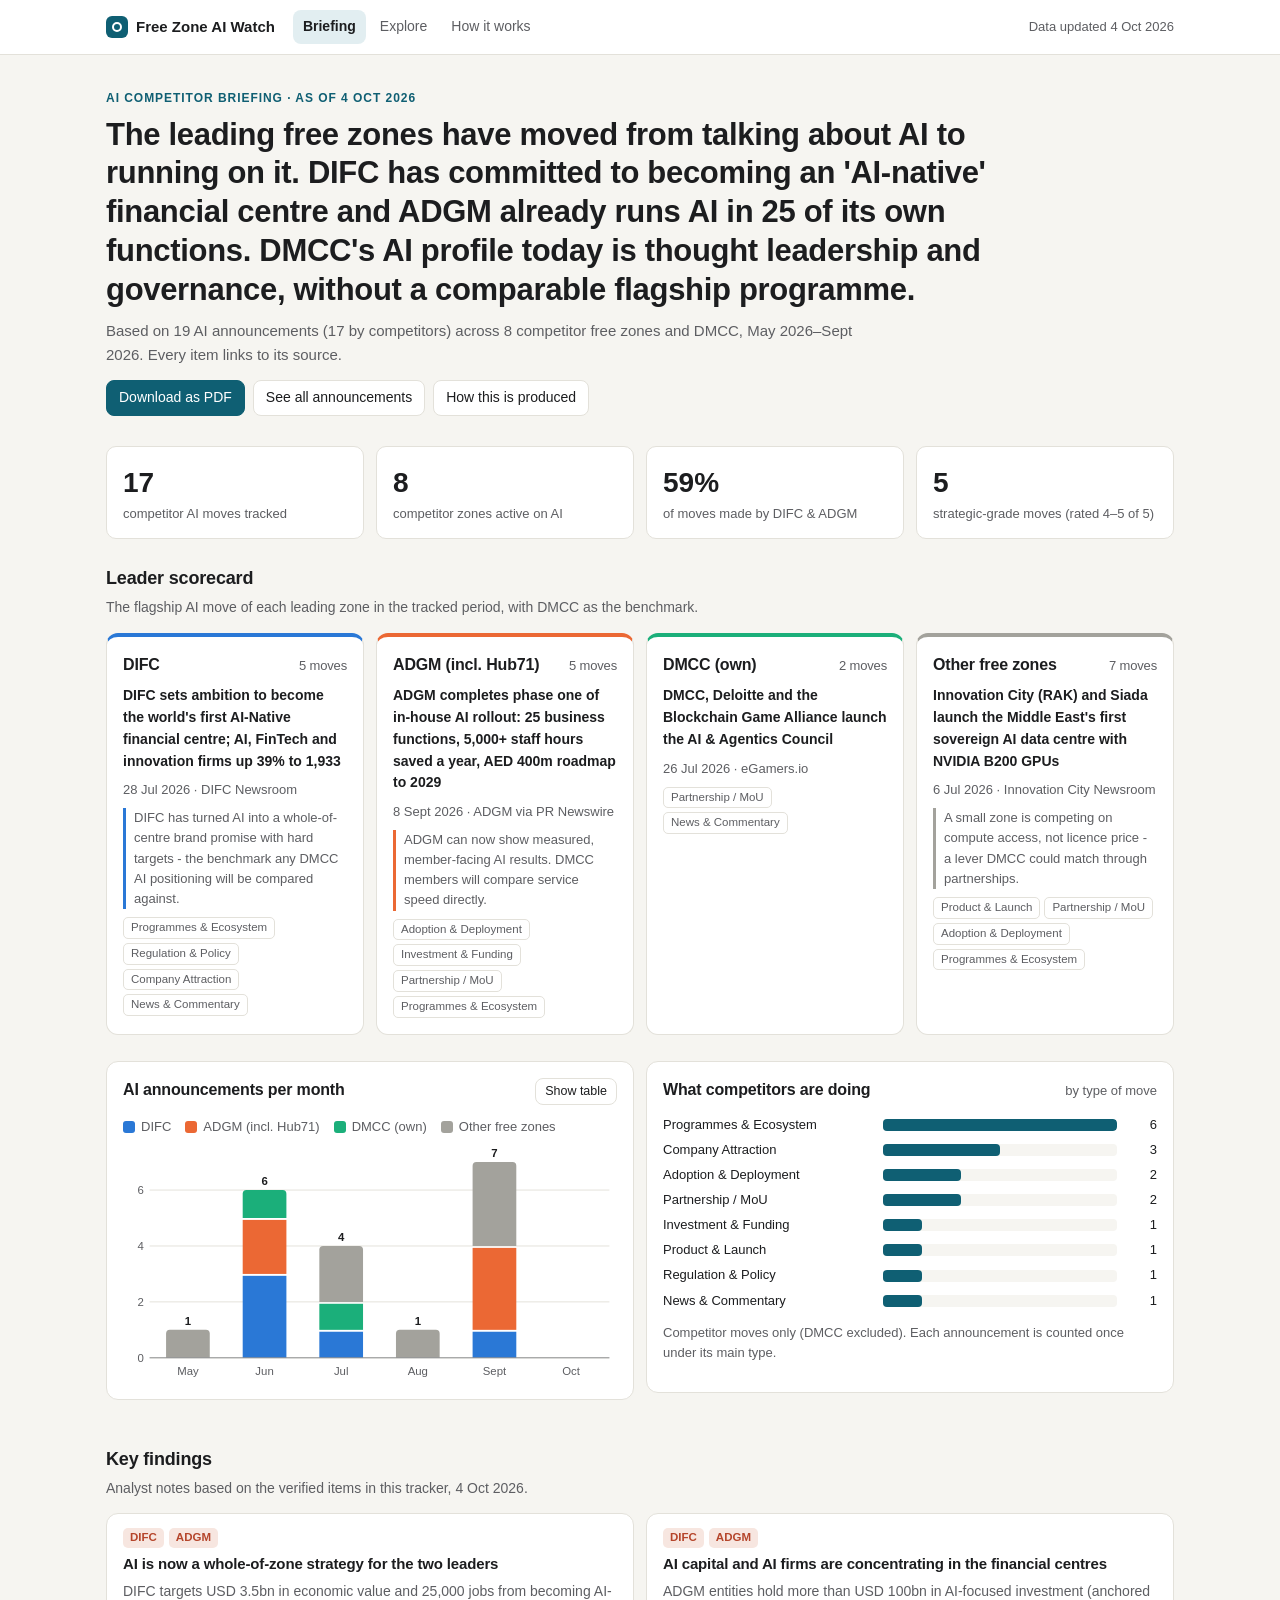
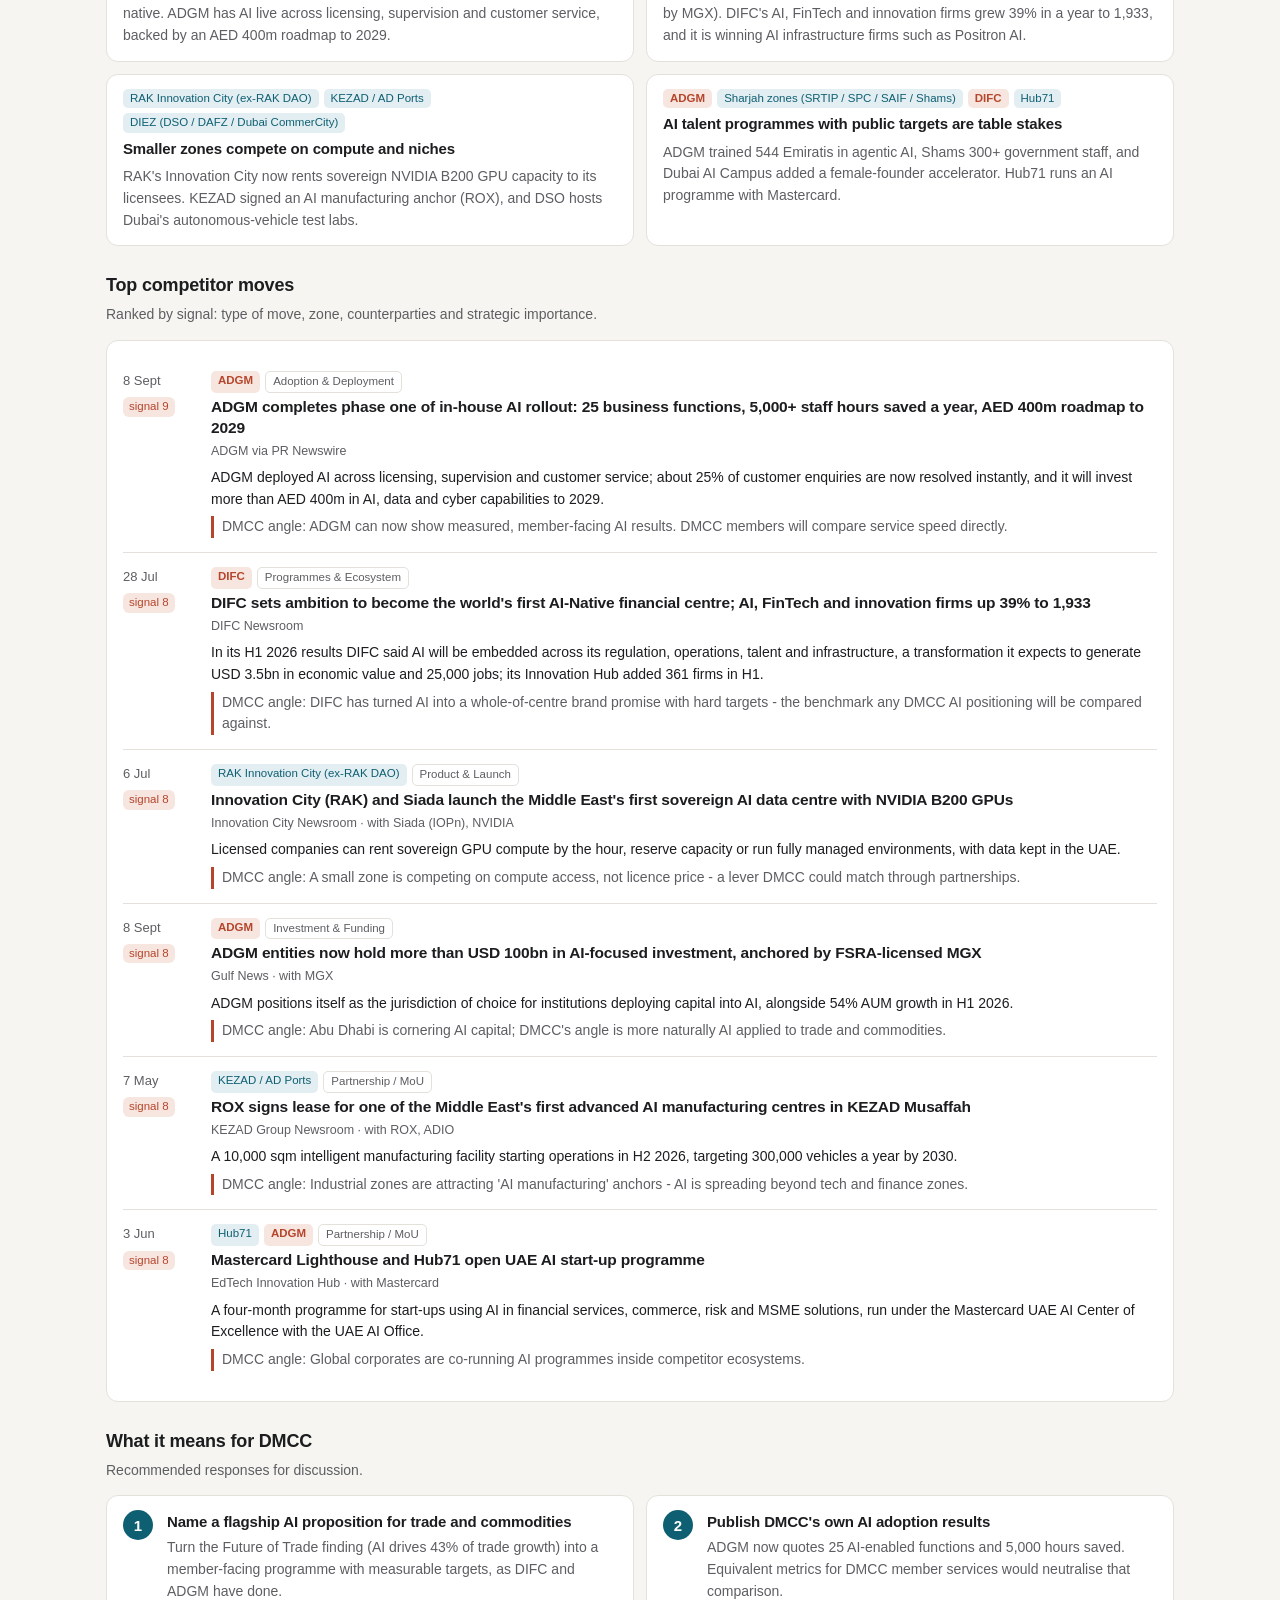
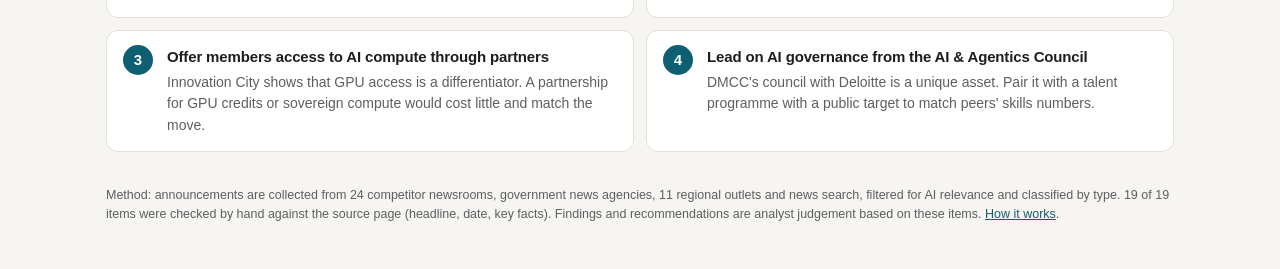
==== docs/index.html @ f90cb2ef "Leadership-ready release: executive briefing, CTO 'how it works' page, verified data, static Pages h" ====
<!doctype html>
<html lang="en">
<head>
<meta charset="utf-8">
<meta name="viewport" content="width=device-width, initial-scale=1">
<title>AI Competitor Briefing</title>
<meta name="description" content="Executive briefing on AI contracts, adoption and launches by UAE free zones, prepared for DMCC leadership.">
<link rel="alternate" type="application/rss+xml" title="Free Zone AI Watch" href="feed.xml">
<link rel="stylesheet" href="styles.css">
</head>
<body>
<header class="nav">
  <div class="wrap">
    <a class="brand" href="./"><span class="mark" aria-hidden="true"></span>Free Zone AI Watch</a>
    <nav aria-label="Pages"><a href="./" aria-current="page">Briefing</a><a href="explore.html">Explore</a><a href="how-it-works.html">How it works</a></nav>
    <span class="meta" id="updated">Loading...</span>
  </div>
</header>

<main class="wrap">
  <section class="hero">
    <div class="eyebrow" id="eyebrow">AI competitor briefing</div>
    <h1 id="headline">Loading briefing...</h1>
    <p class="lede" id="lede"></p>
    <div class="actions">
      <button class="btn primary" onclick="window.print()">Download as PDF</button>
      <a class="btn" href="explore.html">See all announcements</a>
      <a class="btn" href="how-it-works.html">How this is produced</a>
    </div>
  </section>

  <div class="kpis" id="kpis" aria-label="Headline numbers"></div>

  <section class="section" aria-labelledby="sc-h">
    <h2 id="sc-h">Leader scorecard</h2>
    <p class="sub">The flagship AI move of each leading zone in the tracked period, with DMCC as the benchmark.</p>
    <div class="grid g4" id="scorecard"></div>
  </section>

  <section class="section grid g2" style="align-items:start">
    <div class="panel" aria-labelledby="ch-h">
      <div class="panel-head"><h2 id="ch-h">AI announcements per month</h2>
        <button class="btn no-print" id="tblbtn" aria-expanded="false" style="font-size:12.5px;padding:3px 9px">Show table</button></div>
      <div class="legend" id="legend"></div>
      <div class="chart-wrap" id="chartwrap"><svg class="chart" id="chart" role="img" aria-labelledby="ch-h"></svg><div class="tip" id="tip"></div></div>
      <div id="charttable" hidden></div>
    </div>
    <div class="panel" aria-labelledby="mix-h">
      <div class="panel-head"><h2 id="mix-h">What competitors are doing</h2><span class="hint">by type of move</span></div>
      <div id="mix"></div>
    </div>
  </section>

  <section class="section" aria-labelledby="f-h">
    <h2 id="f-h">Key findings</h2>
    <p class="sub" id="f-sub"></p>
    <div class="grid g2" id="findings"></div>
  </section>

  <section class="section" aria-labelledby="m-h">
    <h2 id="m-h">Top competitor moves</h2>
    <p class="sub">Ranked by signal: type of move, zone, counterparties and strategic importance.</p>
    <div class="panel"><ol class="list" id="moves"></ol></div>
  </section>

  <section class="section" aria-labelledby="r-h">
    <h2 id="r-h">What it means for DMCC</h2>
    <p class="sub">Recommended responses for discussion.</p>
    <div class="grid g2" id="recs"></div>
  </section>

  <p class="foot" id="method"></p>
</main>
<script src="brief.js"></script>
</body>
</html>
---- docs/styles.css ----
:root {
  --bg: #f6f5f1; --surface: #ffffff; --surface-2: #fbfaf7; --ink: #1c1d1f; --muted: #5d5e62; --faint: #8a8b8f; --line: #e3e1da;
  --accent: #0f5f73; --accent-soft: #e2eef1; --leader: #b5452b; --leader-soft: #f7e6e0;
  --s-difc: #2a78d6; --s-adgm: #eb6834; --s-dmcc: #1baf7a; --s-other: #a3a29c;
  --bar: #9fc3cc; --bar-leader: #d98a73; --self: #6b6b6b;
  --ok: #2e8b57; --warn: #b7860b; --bad: #b5452b;
  color-scheme: light;
}
@media (prefers-color-scheme: dark) {
  :root:not([data-theme="light"]) {
    --bg: #141517; --surface: #1d1f22; --surface-2: #232529; --ink: #ecebe7; --muted: #a9aaad; --faint: #7d7e82; --line: #2f3236;
    --accent: #6cc2d6; --accent-soft: #1d3339; --leader: #f0937a; --leader-soft: #3a2621;
    --s-difc: #3987e5; --s-adgm: #d95926; --s-dmcc: #199e70; --s-other: #6f6e69;
    --bar: #3e7482; --bar-leader: #a5573f; --self: #8b8b8b;
    --ok: #4cb37a; --warn: #d9a93a; --bad: #f0937a;
    color-scheme: dark;
  }
}
:root[data-theme="dark"] {
  --bg: #141517; --surface: #1d1f22; --surface-2: #232529; --ink: #ecebe7; --muted: #a9aaad; --faint: #7d7e82; --line: #2f3236;
  --accent: #6cc2d6; --accent-soft: #1d3339; --leader: #f0937a; --leader-soft: #3a2621;
  --s-difc: #3987e5; --s-adgm: #d95926; --s-dmcc: #199e70; --s-other: #6f6e69;
  --bar: #3e7482; --bar-leader: #a5573f; --self: #8b8b8b;
  --ok: #4cb37a; --warn: #d9a93a; --bad: #f0937a;
  color-scheme: dark;
}

* { box-sizing: border-box; }
body { margin: 0; background: var(--bg); color: var(--ink); font: 15px/1.55 -apple-system, BlinkMacSystemFont, "Segoe UI", Inter, Roboto, sans-serif; }
a { color: var(--accent); }
.wrap { max-width: 1100px; margin: 0 auto; padding: 0 16px; }
main, .alert, code { overflow-wrap: anywhere; }
h1, h2, h3 { letter-spacing: -0.01em; }

/* ---------- top navigation */
.nav { background: var(--surface); border-bottom: 1px solid var(--line); position: sticky; top: 0; z-index: 5; }
.nav .wrap { display: flex; align-items: center; gap: 18px; min-height: 54px; flex-wrap: wrap; }
.brand { font-weight: 700; color: var(--ink); text-decoration: none; display: flex; align-items: center; gap: 8px; }
.brand .mark { width: 22px; height: 22px; border-radius: 6px; background: var(--accent); display: inline-block; position: relative; }
.brand .mark::after { content: ""; position: absolute; inset: 6px; border-radius: 50%; border: 2px solid var(--surface); }
.nav nav { display: flex; gap: 4px; flex-wrap: wrap; }
.nav nav a { text-decoration: none; color: var(--muted); padding: 6px 10px; border-radius: 8px; font-size: 14px; }
.nav nav a[aria-current="page"] { color: var(--ink); background: var(--accent-soft); font-weight: 600; }
.nav .meta { margin-left: auto; color: var(--muted); font-size: 13px; }

/* ---------- briefing hero */
.hero { padding: 34px 0 10px; }
.eyebrow { text-transform: uppercase; letter-spacing: .08em; font-size: 12px; color: var(--accent); font-weight: 700; }
.hero h1 { font-size: clamp(22px, 3.2vw, 31px); line-height: 1.25; margin: 8px 0 10px; max-width: 30em; font-weight: 650; }
.hero p.lede { color: var(--muted); margin: 0; max-width: 52em; }
.actions { display: flex; gap: 8px; margin-top: 14px; flex-wrap: wrap; }
.btn { font: inherit; font-size: 14px; border: 1px solid var(--line); background: var(--surface); color: var(--ink); border-radius: 8px; padding: 6px 12px; cursor: pointer; text-decoration: none; }
.btn.primary { background: var(--accent); border-color: var(--accent); color: var(--surface); }

/* ---------- shared cards and sections */
.section { margin: 26px 0; }
.section > h2 { font-size: 18px; margin: 0 0 4px; }
.section > .sub { color: var(--muted); margin: 0 0 14px; font-size: 14px; }
.panel { background: var(--surface); border: 1px solid var(--line); border-radius: 12px; padding: 16px; margin-bottom: 20px; }
.panel-head { display: flex; flex-wrap: wrap; gap: 8px; justify-content: space-between; align-items: baseline; margin-bottom: 12px; }
.panel-head h2, .panel h2 { margin: 0; font-size: 16px; }
.hint { color: var(--muted); font-size: 13px; }
.grid { display: grid; gap: 12px; }
.g2 { grid-template-columns: repeat(2, 1fr); } .g3 { grid-template-columns: repeat(3, 1fr); } .g4 { grid-template-columns: repeat(4, 1fr); }
@media (max-width: 860px) { .g3, .g4 { grid-template-columns: repeat(2, 1fr); } }
@media (max-width: 560px) { .g2, .g3, .g4 { grid-template-columns: 1fr; } }

.kpis { display: grid; grid-template-columns: repeat(4, 1fr); gap: 12px; margin: 20px 0; }
.kpi { background: var(--surface); border: 1px solid var(--line); border-radius: 10px; padding: 14px 16px; }
.kpi .v { font-size: 28px; font-weight: 650; font-variant-numeric: tabular-nums; }
.kpi .l { color: var(--muted); font-size: 13px; }
@media (max-width: 720px) { .kpis { grid-template-columns: repeat(2, 1fr); } }

/* ---------- leader scorecard */
.score { background: var(--surface); border: 1px solid var(--line); border-radius: 12px; padding: 16px; border-top: 4px solid var(--zc, var(--line)); display: flex; flex-direction: column; gap: 8px; }
.score h3 { margin: 0; font-size: 16px; display: flex; justify-content: space-between; gap: 8px; align-items: baseline; }
.score .count { font-size: 13px; color: var(--muted); font-weight: 500; white-space: nowrap; }
.score .flag { font-size: 14px; }
.score .flag a { color: var(--ink); text-decoration: none; font-weight: 600; }
.score .flag a:hover { color: var(--accent); text-decoration: underline; }
.score .angle { font-size: 13px; color: var(--muted); border-left: 3px solid var(--zc); padding-left: 8px; }
.score .cats { display: flex; flex-wrap: wrap; gap: 4px; }

/* ---------- chart */
.chart-wrap { position: relative; }
.chart { width: 100%; height: auto; display: block; }
.chart text { fill: var(--muted); font-size: 12px; font-family: inherit; }
.chart .grid-line { stroke: var(--line); stroke-width: 1; }
.chart .axis { stroke: var(--faint); stroke-width: 1; }
.chart .total { fill: var(--ink); font-weight: 600; }
.legend { display: flex; flex-wrap: wrap; gap: 14px; font-size: 13px; color: var(--muted); margin: 4px 0 8px; }
.legend span { display: inline-flex; align-items: center; gap: 6px; }
.legend i { width: 12px; height: 12px; border-radius: 3px; display: inline-block; }
.tip { position: absolute; pointer-events: none; background: var(--surface); border: 1px solid var(--line); border-radius: 8px; padding: 8px 10px; font-size: 13px; box-shadow: 0 6px 20px rgba(0,0,0,.12); min-width: 140px; display: none; z-index: 3; }
.tip b { display: block; margin-bottom: 4px; }
.tip .row { display: flex; justify-content: space-between; gap: 12px; }
.tip .row i { width: 10px; height: 10px; border-radius: 2px; display: inline-block; margin-right: 6px; }
table.data { width: 100%; border-collapse: collapse; font-size: 13px; }
table.data th, table.data td { text-align: left; padding: 6px 8px; border-bottom: 1px solid var(--line); }
table.data th { color: var(--muted); font-weight: 600; }
table.data td.n, table.data th.n { text-align: right; font-variant-numeric: tabular-nums; }
.hbar { display: grid; grid-template-columns: minmax(120px, 210px) 1fr 30px; gap: 10px; align-items: center; font-size: 13px; margin: 5px 0; }
.hbar .track { height: 12px; background: var(--bg); border-radius: 4px; overflow: hidden; display: block; }
.hbar .fill { display: block; height: 100%; background: var(--accent); border-radius: 0 4px 4px 0; }
.hbar .n { text-align: right; font-variant-numeric: tabular-nums; }

/* ---------- findings, moves, recommendations */
.finding { background: var(--surface); border: 1px solid var(--line); border-radius: 12px; padding: 14px 16px; }
.finding h3 { margin: 0 0 6px; font-size: 15px; }
.finding p { margin: 0; color: var(--muted); font-size: 14px; }
.rec { display: grid; grid-template-columns: 34px 1fr; gap: 10px; background: var(--surface); border: 1px solid var(--line); border-radius: 12px; padding: 14px 16px; }
.rec .num { width: 30px; height: 30px; border-radius: 50%; background: var(--accent); color: var(--surface); font-weight: 700; display: grid; place-items: center; }
.rec h3 { margin: 0 0 4px; font-size: 15px; }
.rec p { margin: 0; color: var(--muted); font-size: 14px; }

.tags { display: flex; flex-wrap: wrap; gap: 5px; margin-bottom: 4px; }
.tag { font-size: 11.5px; border-radius: 5px; padding: 1px 7px; background: var(--accent-soft); color: var(--accent); }
.tag.leader { background: var(--leader-soft); color: var(--leader); font-weight: 600; }
.tag.self { background: var(--bg); color: var(--self); }
.tag.cat { background: transparent; border: 1px solid var(--line); color: var(--muted); }
.tag.ver { background: transparent; border: 1px solid var(--ok); color: var(--ok); }

.list { list-style: none; margin: 0; padding: 0; }
.it { border-top: 1px solid var(--line); padding: 14px 0; display: grid; grid-template-columns: 74px 1fr; gap: 14px; }
.it:first-child { border-top: 0; }
.it .date { color: var(--muted); font-size: 13px; font-variant-numeric: tabular-nums; }
.it .date .sig { display: inline-block; margin-top: 6px; font-size: 11.5px; border-radius: 6px; padding: 1px 6px; background: var(--accent-soft); color: var(--accent); }
.it .date .sig.hi { background: var(--leader-soft); color: var(--leader); }
.it h3 { margin: 0 0 3px; font-size: 15.5px; line-height: 1.35; font-weight: 600; }
.it h3 a { color: var(--ink); text-decoration: none; }
.it h3 a:hover { color: var(--accent); text-decoration: underline; }
.it .src { color: var(--muted); font-size: 12.5px; }
.it p { margin: 6px 0 0; font-size: 14px; }
.it .angle { border-left: 3px solid var(--leader); padding-left: 8px; color: var(--muted); }
@media (max-width: 560px) {
  .it { grid-template-columns: 1fr; gap: 4px; }
  .it .date br { display: none; }
  .it .date .sig { margin: 0 0 0 8px; }
}

/* ---------- explorer */
.zonebars { display: grid; gap: 6px; }
.zb { display: grid; grid-template-columns: minmax(110px, 260px) 1fr 36px; gap: 10px; align-items: center; background: none; border: 0; padding: 2px 0; color: inherit; font: inherit; text-align: left; cursor: pointer; }
.zb:hover .zn, .zb.on .zn { color: var(--accent); }
.zb .zn { font-size: 13px; overflow: hidden; text-overflow: ellipsis; white-space: nowrap; }
.zb .track { display: block; height: 12px; background: var(--bg); border-radius: 4px; overflow: hidden; }
.zb .fill { display: block; height: 100%; background: var(--bar); border-radius: 4px; }
.zb.leader .fill { background: var(--bar-leader); }
.zb .n { font-size: 13px; text-align: right; font-variant-numeric: tabular-nums; }
@media (max-width: 560px) { .zb { grid-template-columns: minmax(0, 1fr) 38% 28px; } }
.filters { display: flex; flex-wrap: wrap; gap: 8px; align-items: center; margin-bottom: 10px; }
.filters input[type=search], .filters select { font: inherit; font-size: 14px; color: var(--ink); background: var(--bg); border: 1px solid var(--line); border-radius: 8px; padding: 6px 10px; min-width: 0; }
.filters input[type=search] { flex: 1 1 220px; }
.check { font-size: 13px; color: var(--muted); display: flex; gap: 5px; align-items: center; }
.chips { display: flex; flex-wrap: wrap; gap: 6px; margin-bottom: 8px; }
.chip { font: inherit; font-size: 12.5px; border: 1px solid var(--line); background: var(--surface); color: var(--ink); border-radius: 999px; padding: 3px 10px; cursor: pointer; }
.chip.on { background: var(--accent); border-color: var(--accent); color: var(--surface); }
.chip .c { opacity: .7; margin-left: 4px; }
.empty { color: var(--muted); text-align: center; padding: 24px 0; }
details > summary { list-style: none; cursor: pointer; margin-bottom: 0; }
details > summary::-webkit-details-marker { display: none; }
details[open] > summary { margin-bottom: 12px; }
.health { display: grid; grid-template-columns: repeat(auto-fill, minmax(230px, 1fr)); gap: 6px; }
.hs { display: flex; gap: 8px; align-items: center; font-size: 13px; padding: 5px 8px; border: 1px solid var(--line); border-radius: 8px; min-width: 0; }
.hs span:last-child { overflow: hidden; text-overflow: ellipsis; white-space: nowrap; }
.dot { width: 9px; height: 9px; border-radius: 50%; flex: none; background: var(--faint); }
.dot.ok { background: var(--ok); } .dot.degraded { background: var(--warn); } .dot.down { background: var(--bad); }
.alert { border-left: 3px solid var(--leader); background: var(--leader-soft); padding: 6px 10px; border-radius: 6px; font-size: 13px; margin-bottom: 6px; }

/* ---------- how it works */
.prose { max-width: 760px; }
.prose p, .prose li { color: var(--ink); }
.arch { width: 100%; height: auto; display: block; }
.arch .box { fill: var(--surface-2); stroke: var(--line); stroke-width: 1.5; }
.arch .box.hl { stroke: var(--accent); }
.arch text { fill: var(--ink); font-size: 13px; font-family: inherit; }
.arch text.small { fill: var(--muted); font-size: 11.5px; }
.arch .flow { stroke: var(--faint); stroke-width: 1.5; fill: none; marker-end: url(#arrow); }
.arch #arrow path { fill: var(--faint); }
.yes { color: var(--ok); font-weight: 700; } .no { color: var(--faint); }
.tiers { counter-reset: t; }
.layer { display: grid; grid-template-columns: 180px 1fr; gap: 12px; padding: 10px 0; border-top: 1px solid var(--line); font-size: 14px; }
.layer:first-child { border-top: 0; }
.layer b { color: var(--ink); }
.layer span { color: var(--muted); }
@media (max-width: 560px) { .layer { grid-template-columns: 1fr; gap: 2px; } }
.scroll { overflow-x: auto; }

.foot { color: var(--muted); font-size: 12.5px; padding: 8px 0 32px; }

/* ---------- print: the briefing becomes a clean 2-page PDF */
@media print {
  :root { --bg: #fff; }
  body { font-size: 12px; }
  .nav, .actions, .no-print, .tip { display: none !important; }
  .panel, .score, .finding, .rec, .kpi { break-inside: avoid; box-shadow: none; }
  .section { margin: 14px 0; }
  .hero { padding-top: 0; }
  a { color: inherit; text-decoration: none; }
  .print-only { display: block !important; }
}
.print-only { display: none; }
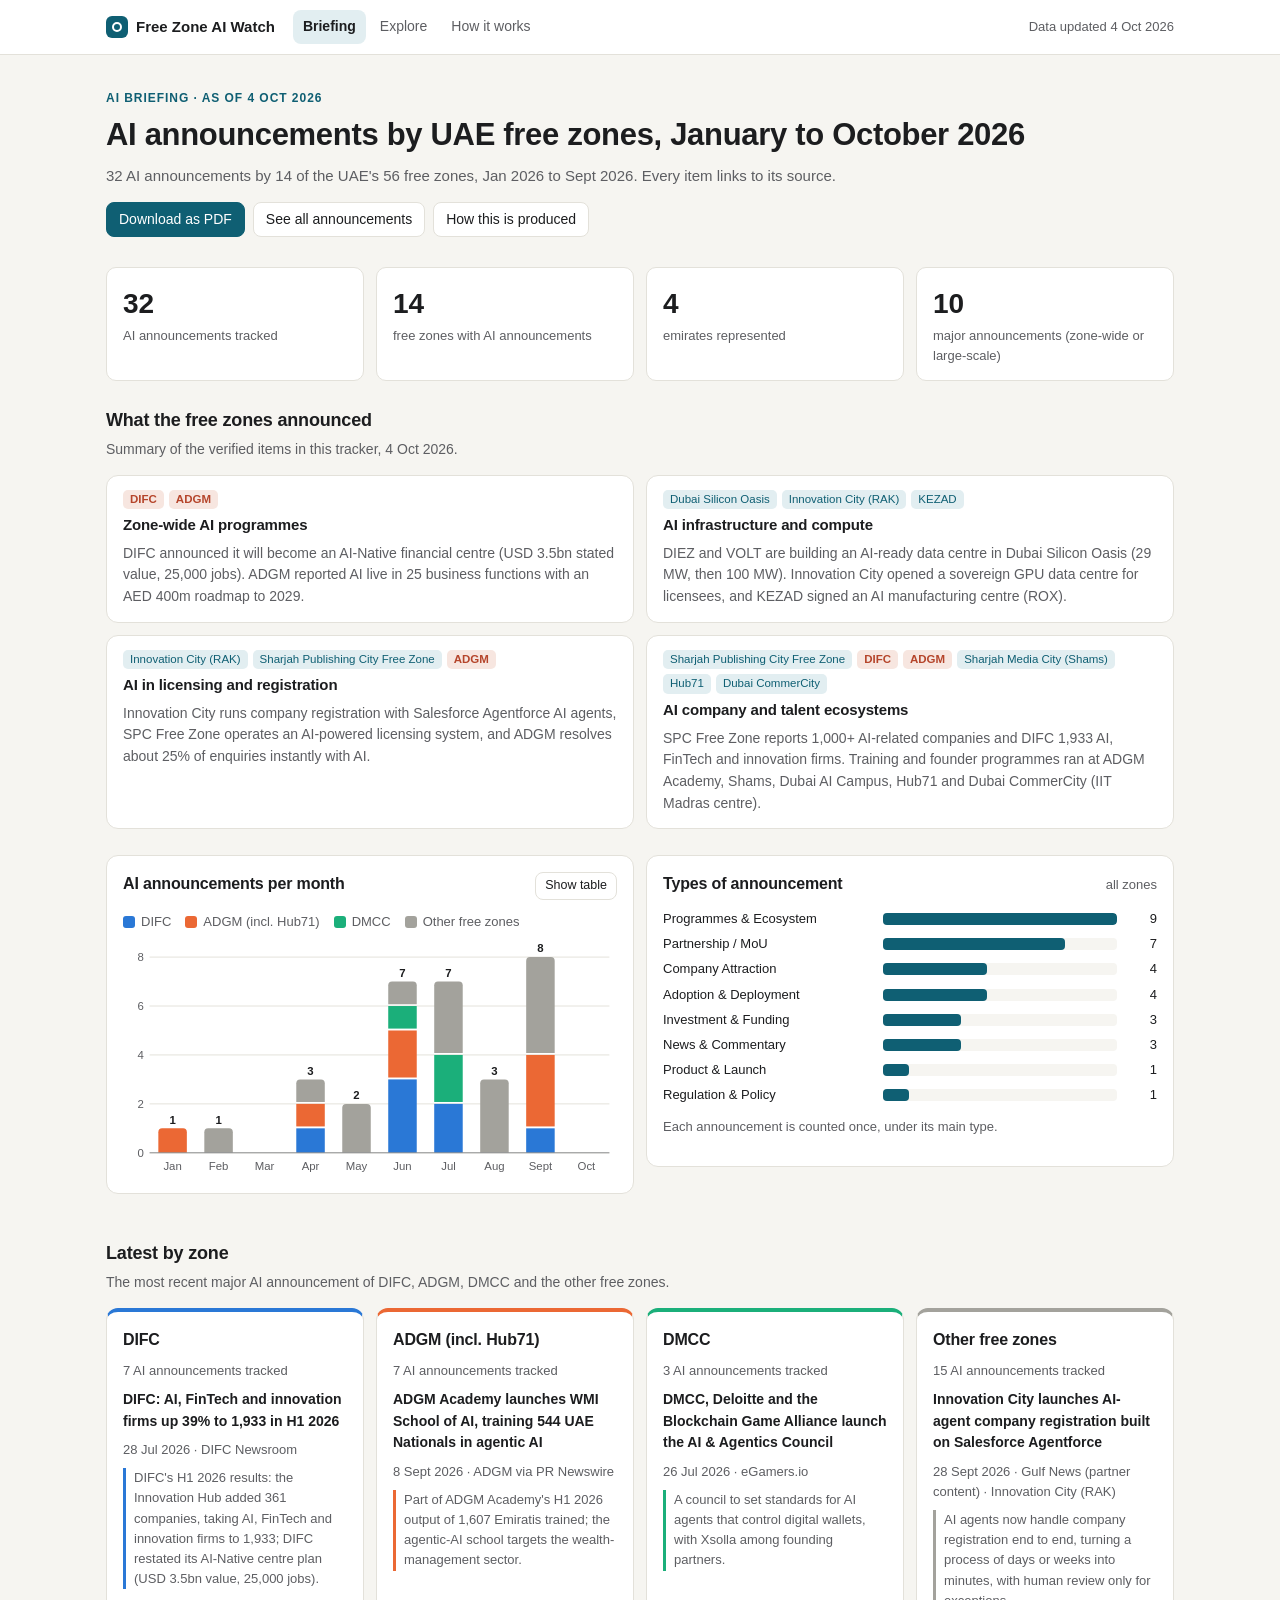
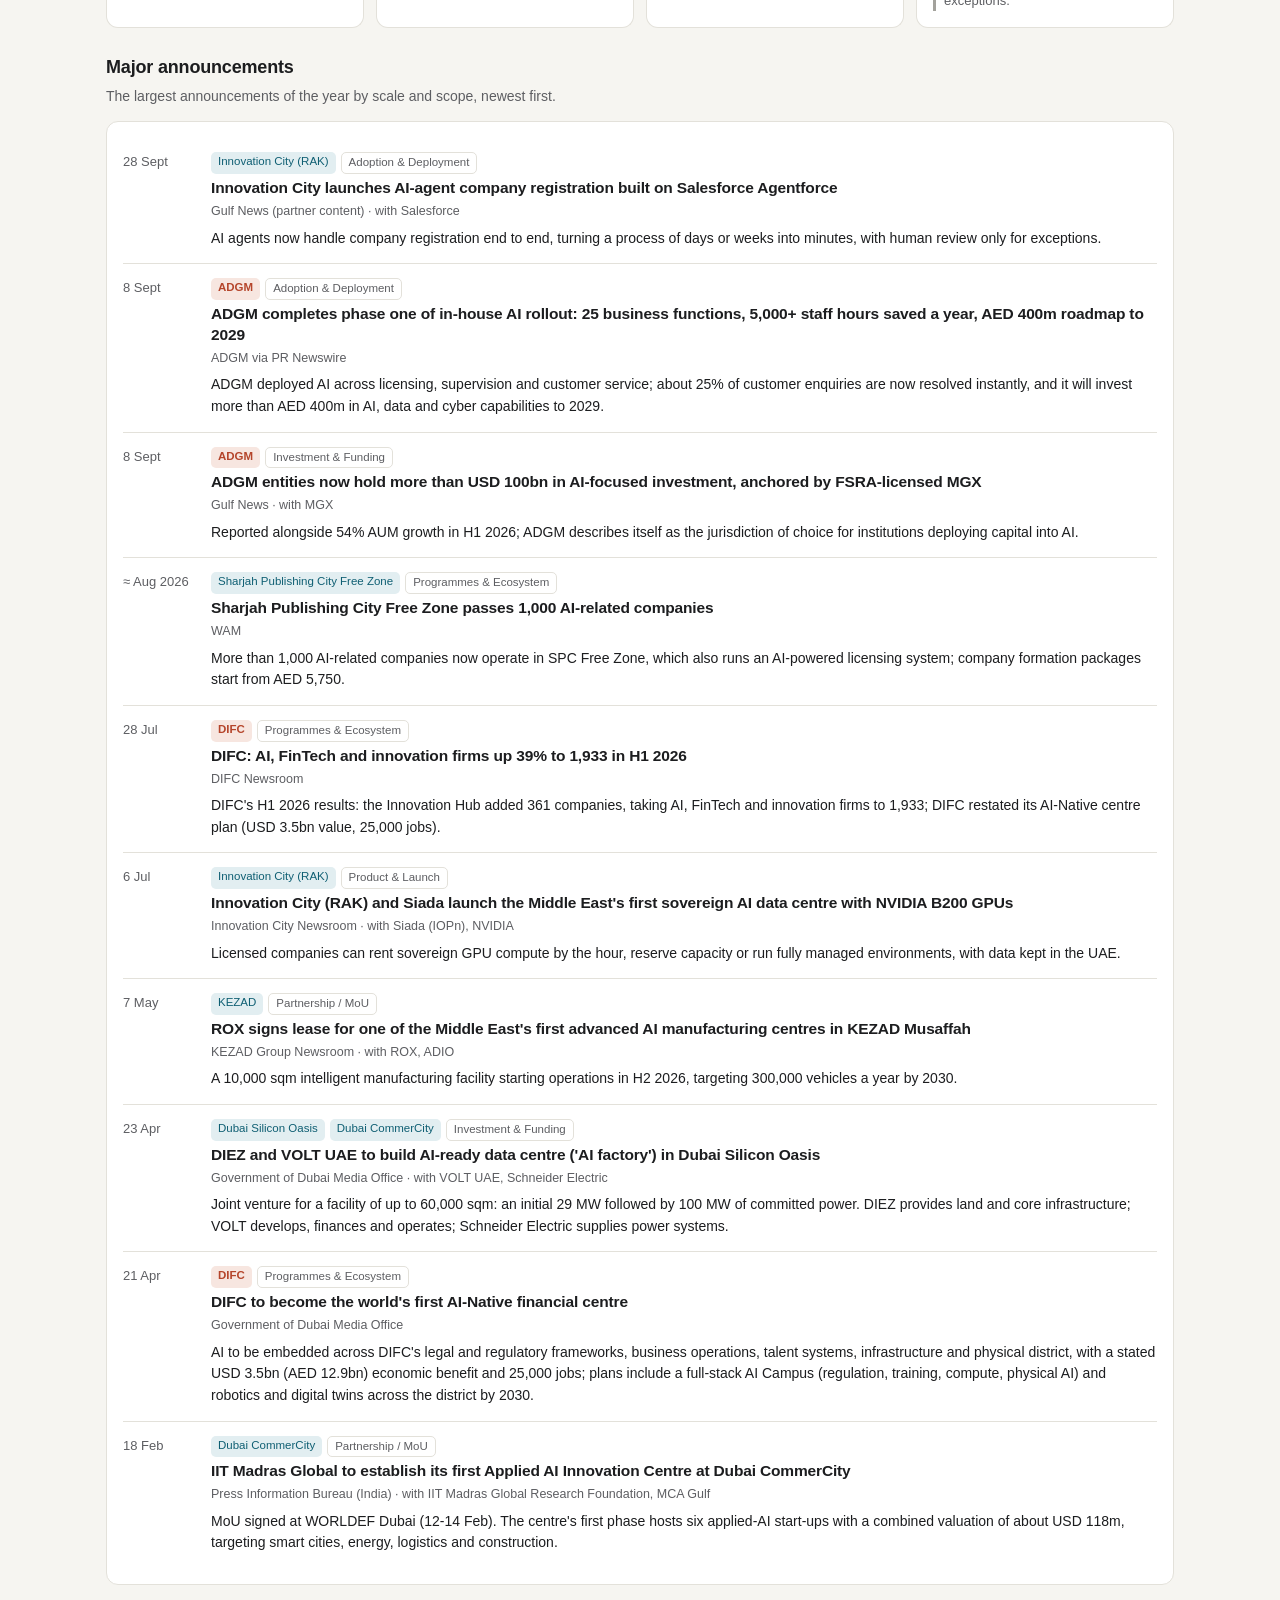
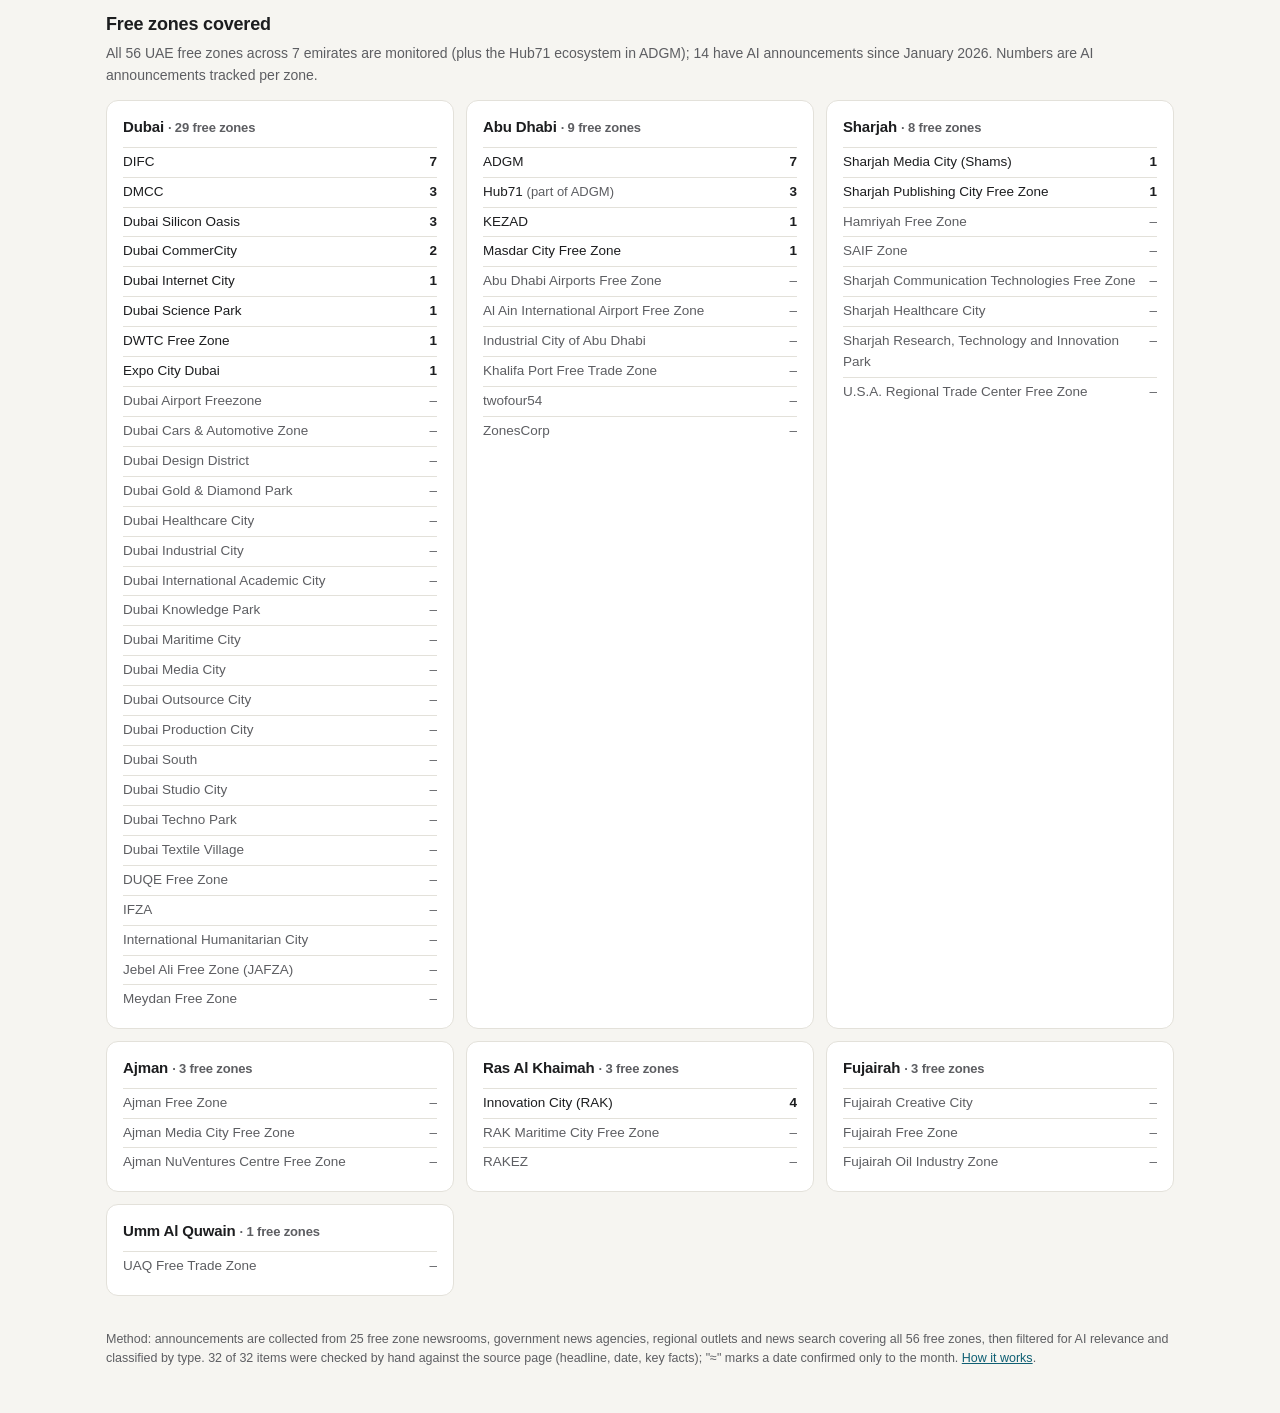
==== commit 438a5469: "Cover all 56 UAE free zones with neutral, descriptive briefing - Register every UAE free zone (56 ac" ====
--- a/docs/index.html
+++ b/docs/index.html
@@ -1,10 +1,9 @@
 <!doctype html>
-<html lang="en">
-<head>
+<html lang="en"><head>
 <meta charset="utf-8">
 <meta name="viewport" content="width=device-width, initial-scale=1">
-<title>AI Competitor Briefing</title>
-<meta name="description" content="Executive briefing on AI contracts, adoption and launches by UAE free zones, prepared for DMCC leadership.">
+<title>Free Zone AI Briefing</title>
+<meta name="description" content="AI contracts, adoption and launches announced by UAE free zones in 2026.">
 <link rel="alternate" type="application/rss+xml" title="Free Zone AI Watch" href="feed.xml">
 <link rel="stylesheet" href="styles.css">
 </head>
@@ -13,15 +12,15 @@
   <div class="wrap">
     <a class="brand" href="./"><span class="mark" aria-hidden="true"></span>Free Zone AI Watch</a>
     <nav aria-label="Pages"><a href="./" aria-current="page">Briefing</a><a href="explore.html">Explore</a><a href="how-it-works.html">How it works</a></nav>
-    <span class="meta" id="updated">Loading...</span>
+    <span class="meta" id="updated">Data updated 4 Oct 2026</span>
   </div>
 </header>
 
 <main class="wrap">
   <section class="hero">
-    <div class="eyebrow" id="eyebrow">AI competitor briefing</div>
-    <h1 id="headline">Loading briefing...</h1>
-    <p class="lede" id="lede"></p>
+    <div class="eyebrow" id="eyebrow">AI briefing · as of 4 Oct 2026</div>
+    <h1 id="headline">AI announcements by UAE free zones, January to October 2026</h1>
+    <p class="lede" id="lede">32 AI announcements by 14 of the UAE's 56 free zones, Jan 2026 to Sept 2026. Every item links to its source.</p>
     <div class="actions">
       <button class="btn primary" onclick="window.print()">Download as PDF</button>
       <a class="btn" href="explore.html">See all announcements</a>
@@ -29,48 +28,131 @@
     </div>
   </section>
 
-  <div class="kpis" id="kpis" aria-label="Headline numbers"></div>
+  <div class="kpis" id="kpis" aria-label="Headline numbers"><div class="kpi"><div class="v">32</div><div class="l">AI announcements tracked</div></div><div class="kpi"><div class="v">14</div><div class="l">free zones with AI announcements</div></div><div class="kpi"><div class="v">4</div><div class="l">emirates represented</div></div><div class="kpi"><div class="v">10</div><div class="l">major announcements (zone-wide or large-scale)</div></div></div>
 
-  <section class="section" aria-labelledby="sc-h">
-    <h2 id="sc-h">Leader scorecard</h2>
-    <p class="sub">The flagship AI move of each leading zone in the tracked period, with DMCC as the benchmark.</p>
-    <div class="grid g4" id="scorecard"></div>
+  <section class="section" aria-labelledby="f-h">
+    <h2 id="f-h">What the free zones announced</h2>
+    <p class="sub" id="f-sub">Summary of the verified items in this tracker, 4 Oct 2026.</p>
+    <div class="grid g2" id="findings"><div class="finding"><div class="tags"><span class="tag leader">DIFC</span><span class="tag leader">ADGM</span></div><h3>Zone-wide AI programmes</h3><p>DIFC announced it will become an AI-Native financial centre (USD 3.5bn stated value, 25,000 jobs). ADGM reported AI live in 25 business functions with an AED 400m roadmap to 2029.</p></div><div class="finding"><div class="tags"><span class="tag ">Dubai Silicon Oasis</span><span class="tag ">Innovation City (RAK)</span><span class="tag ">KEZAD</span></div><h3>AI infrastructure and compute</h3><p>DIEZ and VOLT are building an AI-ready data centre in Dubai Silicon Oasis (29 MW, then 100 MW). Innovation City opened a sovereign GPU data centre for licensees, and KEZAD signed an AI manufacturing centre (ROX).</p></div><div class="finding"><div class="tags"><span class="tag ">Innovation City (RAK)</span><span class="tag ">Sharjah Publishing City Free Zone</span><span class="tag leader">ADGM</span></div><h3>AI in licensing and registration</h3><p>Innovation City runs company registration with Salesforce Agentforce AI agents, SPC Free Zone operates an AI-powered licensing system, and ADGM resolves about 25% of enquiries instantly with AI.</p></div><div class="finding"><div class="tags"><span class="tag ">Sharjah Publishing City Free Zone</span><span class="tag leader">DIFC</span><span class="tag leader">ADGM</span><span class="tag ">Sharjah Media City (Shams)</span><span class="tag ">Hub71</span><span class="tag ">Dubai CommerCity</span></div><h3>AI company and talent ecosystems</h3><p>SPC Free Zone reports 1,000+ AI-related companies and DIFC 1,933 AI, FinTech and innovation firms. Training and founder programmes ran at ADGM Academy, Shams, Dubai AI Campus, Hub71 and Dubai CommerCity (IIT Madras centre).</p></div></div>
   </section>
 
   <section class="section grid g2" style="align-items:start">
     <div class="panel" aria-labelledby="ch-h">
       <div class="panel-head"><h2 id="ch-h">AI announcements per month</h2>
         <button class="btn no-print" id="tblbtn" aria-expanded="false" style="font-size:12.5px;padding:3px 9px">Show table</button></div>
-      <div class="legend" id="legend"></div>
-      <div class="chart-wrap" id="chartwrap"><svg class="chart" id="chart" role="img" aria-labelledby="ch-h"></svg><div class="tip" id="tip"></div></div>
-      <div id="charttable" hidden></div>
+      <div class="legend" id="legend"><span><i style="background:var(--s-difc)"></i>DIFC</span><span><i style="background:var(--s-adgm)"></i>ADGM (incl. Hub71)</span><span><i style="background:var(--s-dmcc)"></i>DMCC</span><span><i style="background:var(--s-other)"></i>Other free zones</span></div>
+      <div class="chart-wrap" id="chartwrap"><svg class="chart" id="chart" role="img" aria-labelledby="ch-h" viewBox="0 0 520 250"><line class="grid-line" x1="28" x2="512" y1="224" y2="224"></line><text x="22" y="228" text-anchor="end">0</text><line class="grid-line" x1="28" x2="512" y1="172.5" y2="172.5"></line><text x="22" y="176.5" text-anchor="end">2</text><line class="grid-line" x1="28" x2="512" y1="121" y2="121"></line><text x="22" y="125" text-anchor="end">4</text><line class="grid-line" x1="28" x2="512" y1="69.5" y2="69.5"></line><text x="22" y="73.5" text-anchor="end">6</text><line class="grid-line" x1="28" x2="512" y1="18" y2="18"></line><text x="22" y="22" text-anchor="end">8</text><path d="M37.196,224 V202.25 Q37.196,198.25 41.196,198.25 H63.20399999999999 Q67.204,198.25 67.204,202.25 V224 Z" fill="var(--s-adgm)"></path><text class="total" x="52.199999999999996" y="193.25" text-anchor="middle">1</text><text x="52.199999999999996" y="242" text-anchor="middle">Jan</text><rect class="hit" data-i="0" x="28" y="18" width="48.4" height="206" fill="transparent"></rect><path d="M85.596,224 V202.25 Q85.596,198.25 89.596,198.25 H111.604 Q115.604,198.25 115.604,202.25 V224 Z" fill="var(--s-other)"></path><text class="total" x="100.60000000000001" y="193.25" text-anchor="middle">1</text><text x="100.60000000000001" y="242" text-anchor="middle">Feb</text><rect class="hit" data-i="1" x="76.4" y="18" width="48.4" height="206" fill="transparent"></rect><text x="149" y="242" text-anchor="middle">Mar</text><rect class="hit" data-i="2" x="124.8" y="18" width="48.4" height="206" fill="transparent"></rect><rect x="182.396" y="198.25" width="30.008" height="25.75" fill="var(--s-difc)"></rect><rect x="182.396" y="172.5" width="30.008" height="23.75" fill="var(--s-adgm)"></rect><path d="M182.396,170.5 V150.75 Q182.396,146.75 186.396,146.75 H208.404 Q212.404,146.75 212.404,150.75 V170.5 Z" fill="var(--s-other)"></path><text class="total" x="197.39999999999998" y="141.75" text-anchor="middle">3</text><text x="197.39999999999998" y="242" text-anchor="middle">Apr</text><rect class="hit" data-i="3" x="173.2" y="18" width="48.4" height="206" fill="transparent"></rect><path d="M230.796,224 V176.5 Q230.796,172.5 234.796,172.5 H256.804 Q260.804,172.5 260.804,176.5 V224 Z" fill="var(--s-other)"></path><text class="total" x="245.79999999999998" y="167.5" text-anchor="middle">2</text><text x="245.79999999999998" y="242" text-anchor="middle">May</text><rect class="hit" data-i="4" x="221.6" y="18" width="48.4" height="206" fill="transparent"></rect><rect x="279.196" y="146.75" width="30.008" height="77.25" fill="var(--s-difc)"></rect><rect x="279.196" y="95.25" width="30.008" height="49.5" fill="var(--s-adgm)"></rect><rect x="279.196" y="69.5" width="30.008" height="23.75" fill="var(--s-dmcc)"></rect><path d="M279.196,67.5 V47.75 Q279.196,43.75 283.196,43.75 H305.204 Q309.204,43.75 309.204,47.75 V67.5 Z" fill="var(--s-other)"></path><text class="total" x="294.20000000000005" y="38.75" text-anchor="middle">7</text><text x="294.20000000000005" y="242" text-anchor="middle">Jun</text><rect class="hit" data-i="5" x="270" y="18" width="48.4" height="206" fill="transparent"></rect><rect x="327.596" y="172.5" width="30.008" height="51.5" fill="var(--s-difc)"></rect><rect x="327.596" y="121" width="30.008" height="49.5" fill="var(--s-dmcc)"></rect><path d="M327.596,119 V47.75 Q327.596,43.75 331.596,43.75 H353.604 Q357.604,43.75 357.604,47.75 V119 Z" fill="var(--s-other)"></path><text class="total" x="342.6" y="38.75" text-anchor="middle">7</text><text x="342.6" y="242" text-anchor="middle">Jul</text><rect class="hit" data-i="6" x="318.4" y="18" width="48.4" height="206" fill="transparent"></rect><path d="M375.99600000000004,224 V150.75 Q375.99600000000004,146.75 379.99600000000004,146.75 H402.004 Q406.004,146.75 406.004,150.75 V224 Z" fill="var(--s-other)"></path><text class="total" x="391.00000000000006" y="141.75" text-anchor="middle">3</text><text x="391.00000000000006" y="242" text-anchor="middle">Aug</text><rect class="hit" data-i="7" x="366.8" y="18" width="48.4" height="206" fill="transparent"></rect><rect x="424.396" y="198.25" width="30.008" height="25.75" fill="var(--s-difc)"></rect><rect x="424.396" y="121" width="30.008" height="75.25" fill="var(--s-adgm)"></rect><path d="M424.396,119 V22 Q424.396,18 428.396,18 H450.404 Q454.404,18 454.404,22 V119 Z" fill="var(--s-other)"></path><text class="total" x="439.40000000000003" y="13" text-anchor="middle">8</text><text x="439.40000000000003" y="242" text-anchor="middle">Sept</text><rect class="hit" data-i="8" x="415.2" y="18" width="48.4" height="206" fill="transparent"></rect><text x="487.8" y="242" text-anchor="middle">Oct</text><rect class="hit" data-i="9" x="463.59999999999997" y="18" width="48.4" height="206" fill="transparent"></rect><line class="axis" x1="28" x2="512" y1="224" y2="224"></line></svg><div class="tip" id="tip"></div></div>
+      <div id="charttable" hidden=""><table class="data"><thead><tr><th>Month</th><th class="n">DIFC</th><th class="n">ADGM</th><th class="n">DMCC</th><th class="n">Others</th><th class="n">Total</th></tr></thead><tbody><tr><td>2026-01</td><td class="n">0</td><td class="n">1</td><td class="n">0</td><td class="n">0</td><td class="n">1</td></tr><tr><td>2026-02</td><td class="n">0</td><td class="n">0</td><td class="n">0</td><td class="n">1</td><td class="n">1</td></tr><tr><td>2026-03</td><td class="n">0</td><td class="n">0</td><td class="n">0</td><td class="n">0</td><td class="n">0</td></tr><tr><td>2026-04</td><td class="n">1</td><td class="n">1</td><td class="n">0</td><td class="n">1</td><td class="n">3</td></tr><tr><td>2026-05</td><td class="n">0</td><td class="n">0</td><td class="n">0</td><td class="n">2</td><td class="n">2</td></tr><tr><td>2026-06</td><td class="n">3</td><td class="n">2</td><td class="n">1</td><td class="n">1</td><td class="n">7</td></tr><tr><td>2026-07</td><td class="n">2</td><td class="n">0</td><td class="n">2</td><td class="n">3</td><td class="n">7</td></tr><tr><td>2026-08</td><td class="n">0</td><td class="n">0</td><td class="n">0</td><td class="n">3</td><td class="n">3</td></tr><tr><td>2026-09</td><td class="n">1</td><td class="n">3</td><td class="n">0</td><td class="n">4</td><td class="n">8</td></tr><tr><td>2026-10</td><td class="n">0</td><td class="n">0</td><td class="n">0</td><td class="n">0</td><td class="n">0</td></tr></tbody></table></div>
     </div>
     <div class="panel" aria-labelledby="mix-h">
-      <div class="panel-head"><h2 id="mix-h">What competitors are doing</h2><span class="hint">by type of move</span></div>
-      <div id="mix"></div>
+      <div class="panel-head"><h2 id="mix-h">Types of announcement</h2><span class="hint">all zones</span></div>
+      <div id="mix"><div class="hbar"><span>Programmes &amp; Ecosystem</span><span class="track"><span class="fill" style="width:100%"></span></span><span class="n">9</span></div><div class="hbar"><span>Partnership / MoU</span><span class="track"><span class="fill" style="width:77.77777777777779%"></span></span><span class="n">7</span></div><div class="hbar"><span>Company Attraction</span><span class="track"><span class="fill" style="width:44.44444444444444%"></span></span><span class="n">4</span></div><div class="hbar"><span>Adoption &amp; Deployment</span><span class="track"><span class="fill" style="width:44.44444444444444%"></span></span><span class="n">4</span></div><div class="hbar"><span>Investment &amp; Funding</span><span class="track"><span class="fill" style="width:33.33333333333333%"></span></span><span class="n">3</span></div><div class="hbar"><span>News &amp; Commentary</span><span class="track"><span class="fill" style="width:33.33333333333333%"></span></span><span class="n">3</span></div><div class="hbar"><span>Product &amp; Launch</span><span class="track"><span class="fill" style="width:11.11111111111111%"></span></span><span class="n">1</span></div><div class="hbar"><span>Regulation &amp; Policy</span><span class="track"><span class="fill" style="width:11.11111111111111%"></span></span><span class="n">1</span></div><p class="hint" style="margin-top:12px">Each announcement is counted once, under its main type.</p></div>
     </div>
   </section>
 
-  <section class="section" aria-labelledby="f-h">
-    <h2 id="f-h">Key findings</h2>
-    <p class="sub" id="f-sub"></p>
-    <div class="grid g2" id="findings"></div>
+  <section class="section" aria-labelledby="sc-h">
+    <h2 id="sc-h">Latest by zone</h2>
+    <p class="sub">The most recent major AI announcement of DIFC, ADGM, DMCC and the other free zones.</p>
+    <div class="grid g4" id="scorecard"><div class="score" style="--zc:var(--s-difc)">
+        <h3>DIFC</h3>
+        <div class="hint">7 AI announcements tracked</div>
+        <div class="flag"><a href="https://www.difc.com/whats-on/news/industry-leading-achievements-h1-2026" target="_blank" rel="noopener">DIFC: AI, FinTech and innovation firms up 39% to 1,933 in H1 2026</a></div>
+        <div class="hint">28 Jul 2026 · DIFC Newsroom</div>
+        <div class="angle">DIFC's H1 2026 results: the Innovation Hub added 361 companies, taking AI, FinTech and innovation firms to 1,933; DIFC restated its AI-Native centre plan (USD 3.5bn value, 25,000 jobs).</div>
+      </div><div class="score" style="--zc:var(--s-adgm)">
+        <h3>ADGM (incl. Hub71)</h3>
+        <div class="hint">7 AI announcements tracked</div>
+        <div class="flag"><a href="https://www.prnewswire.com/news-releases/adgm-reinforces-abu-dhabis-standing-as-a-global-financial-hub-with-54-growth-in-aum-and-almost-14-000-active-licences-302872415.html#ai-talent" target="_blank" rel="noopener">ADGM Academy launches WMI School of AI, training 544 UAE Nationals in agentic AI</a></div>
+        <div class="hint">8 Sept 2026 · ADGM via PR Newswire</div>
+        <div class="angle">Part of ADGM Academy's H1 2026 output of 1,607 Emiratis trained; the agentic-AI school targets the wealth-management sector.</div>
+      </div><div class="score" style="--zc:var(--s-dmcc)">
+        <h3>DMCC</h3>
+        <div class="hint">3 AI announcements tracked</div>
+        <div class="flag"><a href="https://egamers.io/deloitte-dmcc-and-the-blockchain-game-alliance-form-a-council-to-govern-ai-agents-that-control-wallets/" target="_blank" rel="noopener">DMCC, Deloitte and the Blockchain Game Alliance launch the AI &amp; Agentics Council</a></div>
+        <div class="hint">26 Jul 2026 · eGamers.io</div>
+        <div class="angle">A council to set standards for AI agents that control digital wallets, with Xsolla among founding partners.</div>
+      </div><div class="score" style="--zc:var(--s-other)">
+        <h3>Other free zones</h3>
+        <div class="hint">15 AI announcements tracked</div>
+        <div class="flag"><a href="https://gulfnews.com/business/innovation-city-launches-worlds-first-ai-registration-powered-by-salesforces-agentforce-1.500690464" target="_blank" rel="noopener">Innovation City launches AI-agent company registration built on Salesforce Agentforce</a></div>
+        <div class="hint">28 Sept 2026 · Gulf News (partner content) · Innovation City (RAK)</div>
+        <div class="angle">AI agents now handle company registration end to end, turning a process of days or weeks into minutes, with human review only for exceptions.</div>
+      </div></div>
   </section>
 
   <section class="section" aria-labelledby="m-h">
-    <h2 id="m-h">Top competitor moves</h2>
-    <p class="sub">Ranked by signal: type of move, zone, counterparties and strategic importance.</p>
-    <div class="panel"><ol class="list" id="moves"></ol></div>
+    <h2 id="m-h">Major announcements</h2>
+    <p class="sub">The largest announcements of the year by scale and scope, newest first.</p>
+    <div class="panel"><ol class="list" id="moves"><li class="it">
+      <div class="date">28 Sept</div>
+      <div><div class="tags"><span class="tag ">Innovation City (RAK)</span><span class="tag cat">Adoption &amp; Deployment</span></div>
+        <h3><a href="https://gulfnews.com/business/innovation-city-launches-worlds-first-ai-registration-powered-by-salesforces-agentforce-1.500690464" target="_blank" rel="noopener">Innovation City launches AI-agent company registration built on Salesforce Agentforce</a></h3>
+        <div class="src">Gulf News (partner content) · with Salesforce</div>
+        <p>AI agents now handle company registration end to end, turning a process of days or weeks into minutes, with human review only for exceptions.</p></div></li><li class="it">
+      <div class="date">8 Sept</div>
+      <div><div class="tags"><span class="tag leader">ADGM</span><span class="tag cat">Adoption &amp; Deployment</span></div>
+        <h3><a href="https://www.prnewswire.com/news-releases/adgm-reinforces-abu-dhabis-standing-as-a-global-financial-hub-with-54-growth-in-aum-and-almost-14-000-active-licences-302872415.html" target="_blank" rel="noopener">ADGM completes phase one of in-house AI rollout: 25 business functions, 5,000+ staff hours saved a year, AED 400m roadmap to 2029</a></h3>
+        <div class="src">ADGM via PR Newswire</div>
+        <p>ADGM deployed AI across licensing, supervision and customer service; about 25% of customer enquiries are now resolved instantly, and it will invest more than AED 400m in AI, data and cyber capabilities to 2029.</p></div></li><li class="it">
+      <div class="date">8 Sept</div>
+      <div><div class="tags"><span class="tag leader">ADGM</span><span class="tag cat">Investment &amp; Funding</span></div>
+        <h3><a href="https://gulfnews.com/business/markets/adgm-assets-jump-54-workforce-nears-50000-1.500666929" target="_blank" rel="noopener">ADGM entities now hold more than USD 100bn in AI-focused investment, anchored by FSRA-licensed MGX</a></h3>
+        <div class="src">Gulf News · with MGX</div>
+        <p>Reported alongside 54% AUM growth in H1 2026; ADGM describes itself as the jurisdiction of choice for institutions deploying capital into AI.</p></div></li><li class="it">
+      <div class="date">≈ Aug 2026</div>
+      <div><div class="tags"><span class="tag ">Sharjah Publishing City Free Zone</span><span class="tag cat">Programmes &amp; Ecosystem</span></div>
+        <h3><a href="https://www.wam.ae/en/article/c1ugp9w-sharjah-publishing-city-free-zone-attracts-1000+" target="_blank" rel="noopener">Sharjah Publishing City Free Zone passes 1,000 AI-related companies</a></h3>
+        <div class="src">WAM</div>
+        <p>More than 1,000 AI-related companies now operate in SPC Free Zone, which also runs an AI-powered licensing system; company formation packages start from AED 5,750.</p></div></li><li class="it">
+      <div class="date">28 Jul</div>
+      <div><div class="tags"><span class="tag leader">DIFC</span><span class="tag cat">Programmes &amp; Ecosystem</span></div>
+        <h3><a href="https://www.difc.com/whats-on/news/industry-leading-achievements-h1-2026" target="_blank" rel="noopener">DIFC: AI, FinTech and innovation firms up 39% to 1,933 in H1 2026</a></h3>
+        <div class="src">DIFC Newsroom</div>
+        <p>DIFC's H1 2026 results: the Innovation Hub added 361 companies, taking AI, FinTech and innovation firms to 1,933; DIFC restated its AI-Native centre plan (USD 3.5bn value, 25,000 jobs).</p></div></li><li class="it">
+      <div class="date">6 Jul</div>
+      <div><div class="tags"><span class="tag ">Innovation City (RAK)</span><span class="tag cat">Product &amp; Launch</span></div>
+        <h3><a href="https://innovationcity.com/news/innovation-city-and-iopn-launch-the-middle-east-s-first-sovereign-ai-data-center" target="_blank" rel="noopener">Innovation City (RAK) and Siada launch the Middle East's first sovereign AI data centre with NVIDIA B200 GPUs</a></h3>
+        <div class="src">Innovation City Newsroom · with Siada (IOPn), NVIDIA</div>
+        <p>Licensed companies can rent sovereign GPU compute by the hour, reserve capacity or run fully managed environments, with data kept in the UAE.</p></div></li><li class="it">
+      <div class="date">7 May</div>
+      <div><div class="tags"><span class="tag ">KEZAD</span><span class="tag cat">Partnership / MoU</span></div>
+        <h3><a href="https://www.kezadgroup.com/news-and-media/2026/05/07/rox-to-establish-one-of-the-middle-easts-first-advanced-ai-manufacturing-centres-in-kezads-klp-1-musaffah/" target="_blank" rel="noopener">ROX signs lease for one of the Middle East's first advanced AI manufacturing centres in KEZAD Musaffah</a></h3>
+        <div class="src">KEZAD Group Newsroom · with ROX, ADIO</div>
+        <p>A 10,000 sqm intelligent manufacturing facility starting operations in H2 2026, targeting 300,000 vehicles a year by 2030.</p></div></li><li class="it">
+      <div class="date">23 Apr</div>
+      <div><div class="tags"><span class="tag ">Dubai Silicon Oasis</span><span class="tag ">Dubai CommerCity</span><span class="tag cat">Investment &amp; Funding</span></div>
+        <h3><a href="https://mediaoffice.ae/en/news/2026/april/23-04/diez-and-volt-uae-team-up-to-develop-ai-ready-data-centres-in-dubai-silicon-oasis" target="_blank" rel="noopener">DIEZ and VOLT UAE to build AI-ready data centre ('AI factory') in Dubai Silicon Oasis</a></h3>
+        <div class="src">Government of Dubai Media Office · with VOLT UAE, Schneider Electric</div>
+        <p>Joint venture for a facility of up to 60,000 sqm: an initial 29 MW followed by 100 MW of committed power. DIEZ provides land and core infrastructure; VOLT develops, finances and operates; Schneider Electric supplies power systems.</p></div></li><li class="it">
+      <div class="date">21 Apr</div>
+      <div><div class="tags"><span class="tag leader">DIFC</span><span class="tag cat">Programmes &amp; Ecosystem</span></div>
+        <h3><a href="https://www.mediaoffice.ae/en/news/2026/april/21-04/difc-ai-native-financial-centre" target="_blank" rel="noopener">DIFC to become the world's first AI-Native financial centre</a></h3>
+        <div class="src">Government of Dubai Media Office</div>
+        <p>AI to be embedded across DIFC's legal and regulatory frameworks, business operations, talent systems, infrastructure and physical district, with a stated USD 3.5bn (AED 12.9bn) economic benefit and 25,000 jobs; plans include a full-stack AI Campus (regulation, training, compute, physical AI) and robotics and digital twins across the district by 2030.</p></div></li><li class="it">
+      <div class="date">18 Feb</div>
+      <div><div class="tags"><span class="tag ">Dubai CommerCity</span><span class="tag cat">Partnership / MoU</span></div>
+        <h3><a href="https://www.pib.gov.in/PressReleasePage.aspx?PRID=2229651" target="_blank" rel="noopener">IIT Madras Global to establish its first Applied AI Innovation Centre at Dubai CommerCity</a></h3>
+        <div class="src">Press Information Bureau (India) · with IIT Madras Global Research Foundation, MCA Gulf</div>
+        <p>MoU signed at WORLDEF Dubai (12-14 Feb). The centre's first phase hosts six applied-AI start-ups with a combined valuation of about USD 118m, targeting smart cities, energy, logistics and construction.</p></div></li></ol></div>
   </section>
 
-  <section class="section" aria-labelledby="r-h">
-    <h2 id="r-h">What it means for DMCC</h2>
-    <p class="sub">Recommended responses for discussion.</p>
-    <div class="grid g2" id="recs"></div>
+  <section class="section" aria-labelledby="z-h">
+    <h2 id="z-h">Free zones covered</h2>
+    <p class="sub" id="z-sub">All 56 UAE free zones across 7 emirates are monitored (plus the Hub71 ecosystem in ADGM); 14 have AI announcements since January 2026. Numbers are AI announcements tracked per zone.</p>
+    <div class="grid g3" id="zones"><div class="finding"><h3>Dubai <span class="hint">· 29 free zones</span></h3>
+        <ul class="zlist"><li class=""><span>DIFC</span><b>7</b></li><li class=""><span>DMCC</span><b>3</b></li><li class=""><span>Dubai Silicon Oasis</span><b>3</b></li><li class=""><span>Dubai CommerCity</span><b>2</b></li><li class=""><span>Dubai Internet City</span><b>1</b></li><li class=""><span>Dubai Science Park</span><b>1</b></li><li class=""><span>DWTC Free Zone</span><b>1</b></li><li class=""><span>Expo City Dubai</span><b>1</b></li><li class="zero"><span>Dubai Airport Freezone</span><b>–</b></li><li class="zero"><span>Dubai Cars &amp; Automotive Zone</span><b>–</b></li><li class="zero"><span>Dubai Design District</span><b>–</b></li><li class="zero"><span>Dubai Gold &amp; Diamond Park</span><b>–</b></li><li class="zero"><span>Dubai Healthcare City</span><b>–</b></li><li class="zero"><span>Dubai Industrial City</span><b>–</b></li><li class="zero"><span>Dubai International Academic City</span><b>–</b></li><li class="zero"><span>Dubai Knowledge Park</span><b>–</b></li><li class="zero"><span>Dubai Maritime City</span><b>–</b></li><li class="zero"><span>Dubai Media City</span><b>–</b></li><li class="zero"><span>Dubai Outsource City</span><b>–</b></li><li class="zero"><span>Dubai Production City</span><b>–</b></li><li class="zero"><span>Dubai South</span><b>–</b></li><li class="zero"><span>Dubai Studio City</span><b>–</b></li><li class="zero"><span>Dubai Techno Park</span><b>–</b></li><li class="zero"><span>Dubai Textile Village</span><b>–</b></li><li class="zero"><span>DUQE Free Zone</span><b>–</b></li><li class="zero"><span>IFZA</span><b>–</b></li><li class="zero"><span>International Humanitarian City</span><b>–</b></li><li class="zero"><span>Jebel Ali Free Zone (JAFZA)</span><b>–</b></li><li class="zero"><span>Meydan Free Zone</span><b>–</b></li></ul></div><div class="finding"><h3>Abu Dhabi <span class="hint">· 9 free zones</span></h3>
+        <ul class="zlist"><li class=""><span>ADGM</span><b>7</b></li><li class=""><span>Hub71 <span class="hint">(part of ADGM)</span></span><b>3</b></li><li class=""><span>KEZAD</span><b>1</b></li><li class=""><span>Masdar City Free Zone</span><b>1</b></li><li class="zero"><span>Abu Dhabi Airports Free Zone</span><b>–</b></li><li class="zero"><span>Al Ain International Airport Free Zone</span><b>–</b></li><li class="zero"><span>Industrial City of Abu Dhabi</span><b>–</b></li><li class="zero"><span>Khalifa Port Free Trade Zone</span><b>–</b></li><li class="zero"><span>twofour54</span><b>–</b></li><li class="zero"><span>ZonesCorp</span><b>–</b></li></ul></div><div class="finding"><h3>Sharjah <span class="hint">· 8 free zones</span></h3>
+        <ul class="zlist"><li class=""><span>Sharjah Media City (Shams)</span><b>1</b></li><li class=""><span>Sharjah Publishing City Free Zone</span><b>1</b></li><li class="zero"><span>Hamriyah Free Zone</span><b>–</b></li><li class="zero"><span>SAIF Zone</span><b>–</b></li><li class="zero"><span>Sharjah Communication Technologies Free Zone</span><b>–</b></li><li class="zero"><span>Sharjah Healthcare City</span><b>–</b></li><li class="zero"><span>Sharjah Research, Technology and Innovation Park</span><b>–</b></li><li class="zero"><span>U.S.A. Regional Trade Center Free Zone</span><b>–</b></li></ul></div><div class="finding"><h3>Ajman <span class="hint">· 3 free zones</span></h3>
+        <ul class="zlist"><li class="zero"><span>Ajman Free Zone</span><b>–</b></li><li class="zero"><span>Ajman Media City Free Zone</span><b>–</b></li><li class="zero"><span>Ajman NuVentures Centre Free Zone</span><b>–</b></li></ul></div><div class="finding"><h3>Ras Al Khaimah <span class="hint">· 3 free zones</span></h3>
+        <ul class="zlist"><li class=""><span>Innovation City (RAK)</span><b>4</b></li><li class="zero"><span>RAK Maritime City Free Zone</span><b>–</b></li><li class="zero"><span>RAKEZ</span><b>–</b></li></ul></div><div class="finding"><h3>Fujairah <span class="hint">· 3 free zones</span></h3>
+        <ul class="zlist"><li class="zero"><span>Fujairah Creative City</span><b>–</b></li><li class="zero"><span>Fujairah Free Zone</span><b>–</b></li><li class="zero"><span>Fujairah Oil Industry Zone</span><b>–</b></li></ul></div><div class="finding"><h3>Umm Al Quwain <span class="hint">· 1 free zones</span></h3>
+        <ul class="zlist"><li class="zero"><span>UAQ Free Trade Zone</span><b>–</b></li></ul></div></div>
   </section>
 
-  <p class="foot" id="method"></p>
+  <p class="foot" id="method">Method: announcements are collected from 25 free zone newsrooms, government news agencies, regional outlets and news search covering all 56 free zones, then filtered for AI relevance and classified by type. 32 of 32 items were checked by hand against the source page (headline, date, key facts); "≈" marks a date confirmed only to the month. <a href="how-it-works.html">How it works</a>.</p>
 </main>
+<script src="data/items.js"></script>
 <script src="brief.js"></script>
-</body>
-</html>
+
+
+</body></html>
--- a/docs/styles.css
+++ b/docs/styles.css
@@ -200,3 +200,8 @@
   .print-only { display: block !important; }
 }
 .print-only { display: none; }
+.zlist { list-style: none; margin: 8px 0 0; padding: 0; font-size: 13.5px; }
+.zlist li { display: flex; justify-content: space-between; gap: 8px; padding: 4px 0; border-top: 1px solid var(--line); }
+.zlist li b { font-variant-numeric: tabular-nums; }
+.zlist li.zero { color: var(--muted); }
+.zlist li.zero b { font-weight: 400; }
